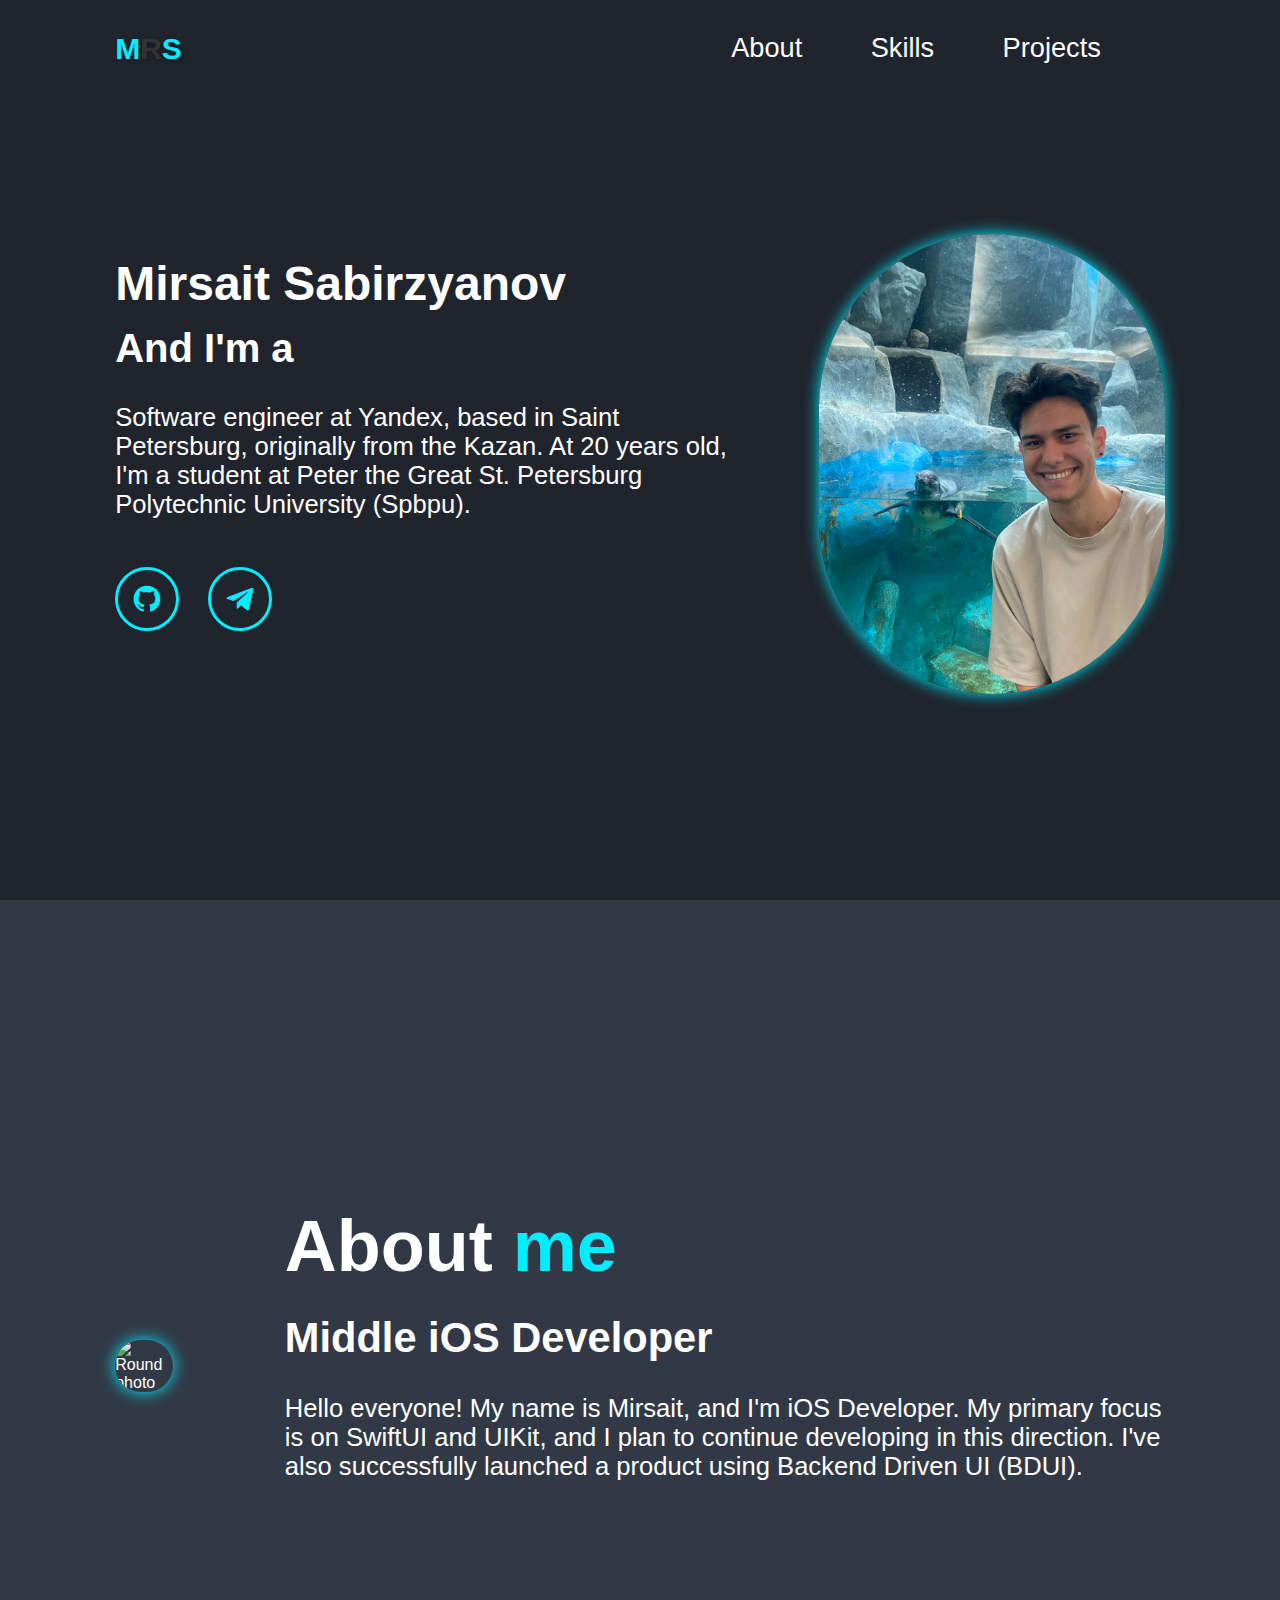
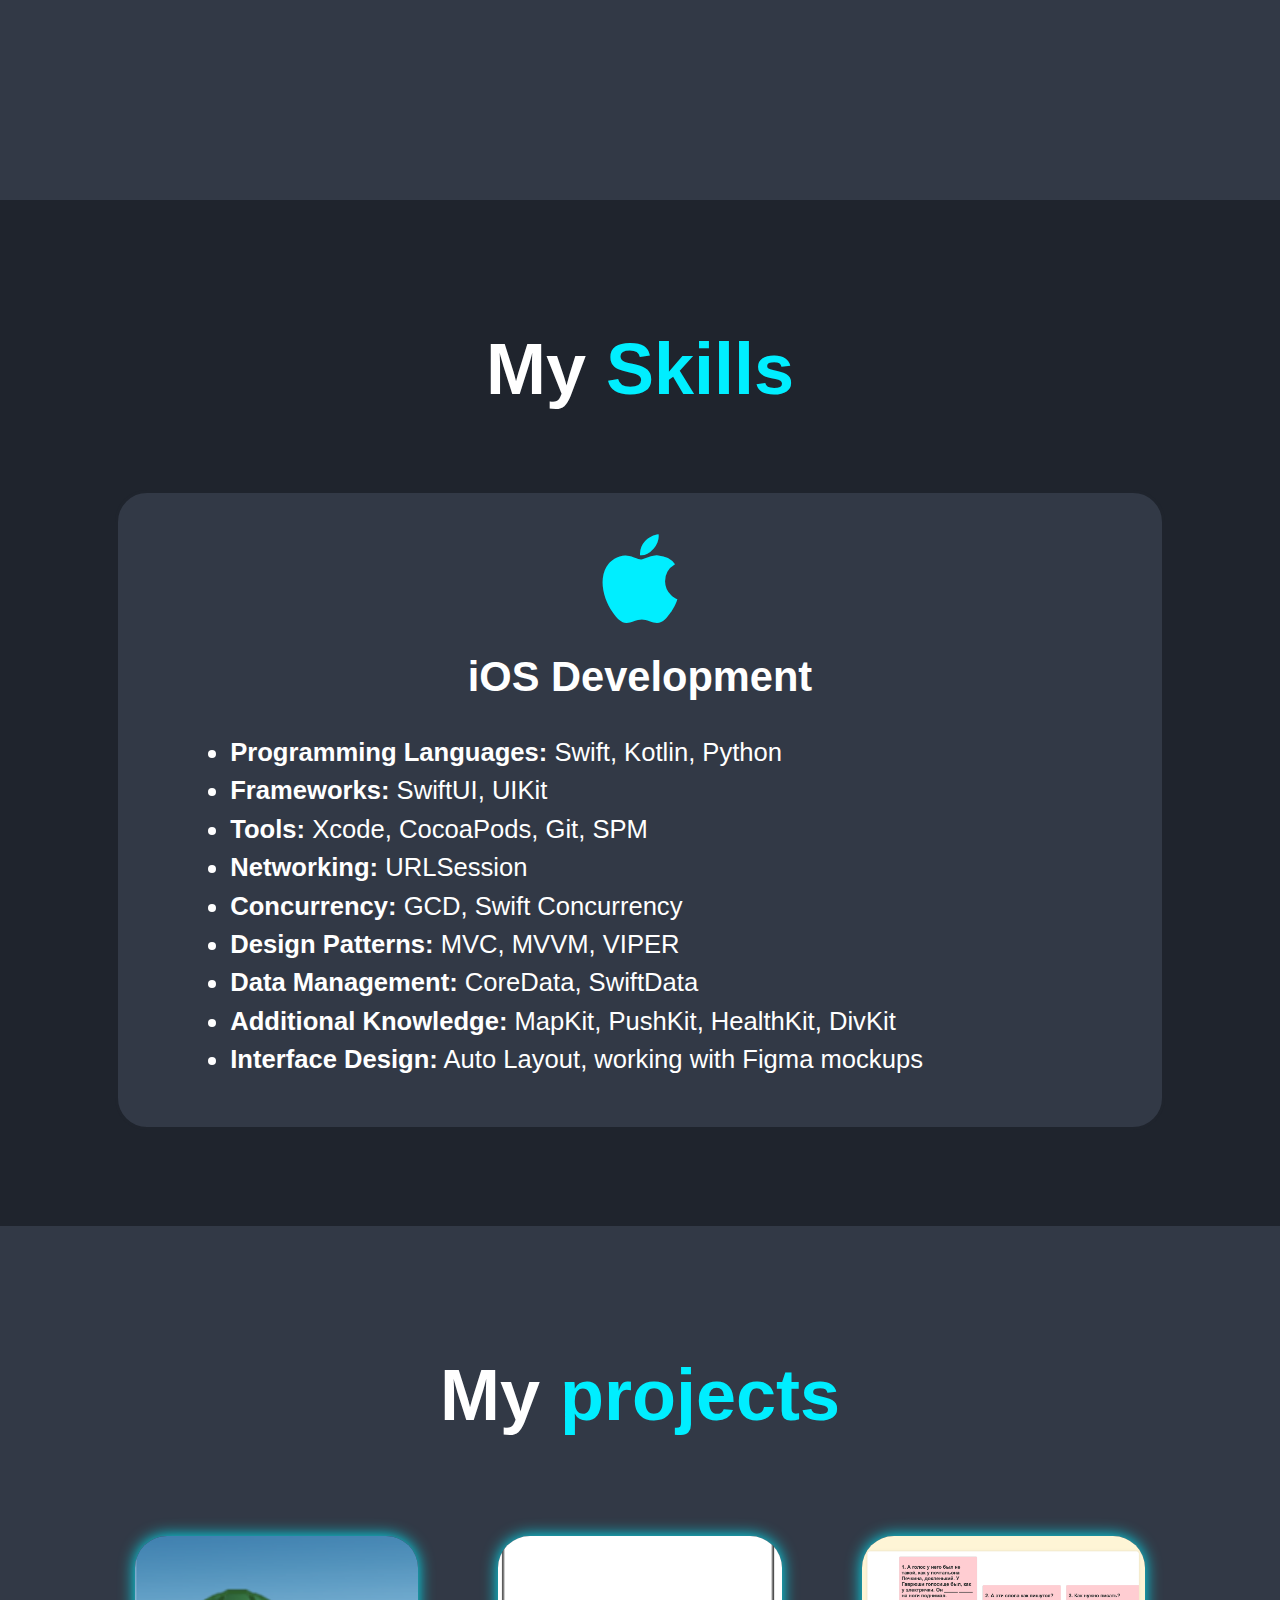
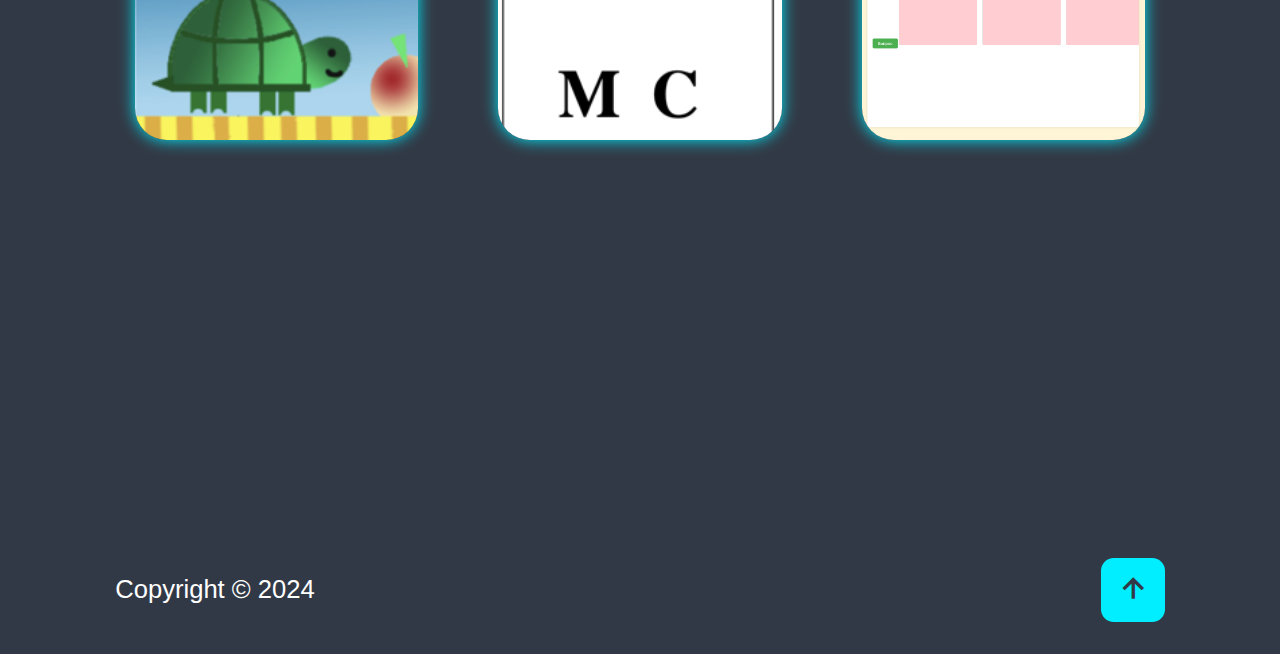
==== index.html @ 597b4fb3 "Add files via upload" ====
<!DOCTYPE html>
<html lang="en">

    <head>
        <meta charset="UTF-8">
        <meta name="viewport" content="width=device-width, initial-scale=1.0">

        <link rel="shortcut icon" href="images/favicon-32x32.png" type="image/x-icon"/>

        <title>Mirsait</title>
        <meta name="description" content="Mirsait"/>

        <!-- box icons -->
        <link rel="stylesheet" href="https://unpkg.com/boxicons@2.1.4/css/boxicons.min.css"/>

        <!-- lang icons -->
        <link rel="stylesheet" href="https://cdn.jsdelivr.net/gh/lipis/flag-icons@6.11.0/css/flag-icons.min.css"/>

        <!-- css -->
        <link rel="stylesheet" href="styles.css">
    </head>

    <body>
        <!-------------- HEADER -------------->

        <header class="header">
            <a href="#home" class="logo"><span>M</span>R<span>S</span></a>

            <i class="bx bx-menu" id="menu-icon"></i>

            <nav class="navbar">
                <a href="#about" class="active">About</a>
                <a href="#services" class="active">Skills</a>
                <a href="#portfolio" class="active">Projects</a>
                <a href="index-ru.html" class="active lang"><span class="fi fi-ru"></span></a>
            </nav>
        </header>

        <!-------------- HOME -------------->

        <section class="home" id="home">
            <div class="home-content">
                <h1>Mirsait Sabirzyanov</h1>
                <h3>And I'm a <span class="multiple-text"></span></h3>
                <p>Software engineer at Yandex, based in Saint Petersburg, originally from the Kazan. At 20 years old, I'm a student at Peter the Great St. Petersburg Polytechnic University (Spbpu).</p>
                <div class="social-media">
                    <a href="https://github.com/Mirsaitoch" target="_blank"><i class='bx bxl-github'></i></a>
                    <a href="https://t.me/mir_sab" target="_blank"><i class='bx bxl-telegram'></i></a>
                </div>
            </div>

            <div class="home-img">
                <img src="images/ava.JPG" alt="Round photo">
            </div>
        </section>

        <!-------------- ABOUT -------------->

        <section class="about" id="about">
            <div class="about-img">
                <img src="images/ava_2.JPG" alt="Round photo">
            </div>

            <div class="about-content">
                <h2 class="heading">About <span>me</span></h2>
                <h3>Middle iOS Developer</h3>
                <p>Hello everyone! My name is Mirsait, and I'm iOS Developer. My primary focus is on SwiftUI and UIKit, and I plan to continue developing in this direction. I've also successfully launched a product using Backend Driven UI (BDUI).</p>
            </div>

        </section>

        <!-------------- SERVICES -------------->

        <section class="services" id="services">
            <h2 class="heading">My <span>Skills</span></h2>

            <div class="services-container">
                <!-- iOS Development -->
                <div class="services-box">
                    <i class="bx bxl-apple"></i>
                    <h3>iOS Development</h3>
                    <ul>
                        <!-- Programming Languages -->
                        <li><strong>Programming Languages:</strong> Swift, Kotlin, Python</li>

                        <!-- Frameworks -->
                        <li><strong>Frameworks:</strong> SwiftUI, UIKit</li>

                        <!-- Tools -->
                        <li><strong>Tools:</strong> Xcode, CocoaPods, Git, SPM</li>

                        <!-- Networking -->
                        <li><strong>Networking:</strong> URLSession</li>

                        <!-- Concurrency -->
                        <li><strong>Concurrency:</strong> GCD, Swift Concurrency</li>

                        <!-- Design Patterns -->
                        <li><strong>Design Patterns:</strong> MVC, MVVM, VIPER</li>

                        <!-- Data Management -->
                        <li><strong>Data Management:</strong> CoreData, SwiftData</li>

                        <!-- Additional Knowledge -->
                        <li><strong>Additional Knowledge:</strong> MapKit, PushKit, HealthKit, DivKit</li>

                        <!-- Interface Design -->
                        <li><strong>Interface Design:</strong> Auto Layout, working with Figma mockups</li>
                    </ul>
                </div>
            </div>
        </section>


        <!-------------- PORTFOLIO -------------->

        <section class="portfolio" id="portfolio">
            <h2 class="heading">My <span>projects</span></h2>

            <div class="portfolio-container">
                <div class="portfolio-box" data-project="project_1">
                    <img src="images/turtle.png" alt="Project Thumbnail">
                    <div class="portfolio-layer">
                        <h4>Рисунок CSS</h4>
                        <a href="projects/picture/project_2.html" target="_blank"><i class='bx bx-link-external'></i></a>
                    </div>
                </div>

                <div class="portfolio-box" data-project="project_1">
                    <img src="images/project-thumbnail1.png" alt="Project Thumbnail">
                    <div class="portfolio-layer">
                        <h4>Flexbox-бренд</h4>
                        <a href="projects/project_1.html" target="_blank"><i class='bx bx-link-external'></i></a>
                    </div>
                </div>

                <div class="portfolio-box" data-project="project_1">
                    <img src="images/quiz.png" alt="Project Thumbnail">
                    <div class="portfolio-layer">
                        <h4>DOM-Тест-Quiz</h4>
                        <a href="projects/quiz/project_3.html" target="_blank"><i class='bx bx-link-external'></i></a>
                    </div>
                </div>

            </div>
        </section>


        <!-------------- FOOTER -------------->

        <footer class="footer">
            <div class="footer-text">
                <p>Copyright &copy; 2024</p>
            </div>

            <div class="footer-icon-top">
                <a href="#home"><i class='bx bx-up-arrow-alt'></i></a>
            </div>
        </footer>

        <!-------------- SCROLL REVEAL -------------->  
        <script src="https://unpkg.com/scrollreveal"></script>

        <!-------------- TYPED JS -------------->  
        <script src="https://cdn.jsdelivr.net/npm/typed.js@2.0.12"></script>

        <!-------------- CUSTOM JS -------------->  
        <script src="script.js"></script>

    </body>
</html>
---- styles.css ----
* {
    padding: 0;
    margin: 0;
    font-family: 'Roboto', sans-serif;
    text-decoration: none;
    border: none;
    outline: none;
    scroll-behavior: smooth;
    box-sizing: border-box;
}

:root {
    --bg-color: #1f242d;
    --second-bg-color: #323946;
    --text-color: #fff;
    --main-color: #0ef;
    --error-color: rgb(201, 9, 9);
}

*::selection {
    background: var(--main-color);
    color: var(--bg-color);
  }

html {
    font-size: 1rem;
    overflow-x: hidden;
}

body {
    background: var(--bg-color);
    color: var(--text-color); 
}

section {
    min-height: 100vh;
    padding: 8rem 9% 6rem;
}

span {
    color: var(--main-color);
}

/*-------------- HEADER --------------*/

.header {
    position: fixed;
    top: 0;
    left: 0;
    width: 100%;
    padding: 2rem 9%;
    background: var(--bg-color);
    display: flex;
    justify-content: space-between;
    z-index: 100;
}

.header.sticky {
    border-bottom: .1rem solid rgba(0, 0, 0, .2);
}

.logo {
    display: inline-block;
    font-size: 30px;
    font-weight: bold;
    color: #333;
    text-shadow: 2px 2px 5px rgba(0,0,0,0.3);
    margin-right: 15px;
}

.logo span {
    color: var(--main-color);
}

.navbar a {
    font-size: 1.7rem;
    color: var(--text-color);
    margin-left: 4rem;
    transition: .3s;
}

.navbar a:hover {
    color: var(--main-color);
}

#menu-icon {
    display: none;
    font-size: 3.6rem;
    color: var(--text-color);
}

/*-------------- HOME --------------*/

.home {
    display: flex;
    justify-content: center;
    align-items: center;
}

.home-img img {
    width: 27vw;
    border-radius: 40rem;
    box-shadow: 0 0 1rem var(--main-color);
    animation: floatImage 4s ease-in-out infinite;
}

@keyframes floatImage {
    0% {
        transform: translateY(0);
    }

    50% {
        transform: translateY(-2.4rem);
    }

    100% {
        transform: translateY(0);
    }
}

.home-content {
    margin-right: 5rem;
    max-width: 55rem;
}

.home-content h3 {
    font-size: 2.5rem;
    font-weight: 700;
    margin-bottom: 2rem;
}

.home-content h1 {
    font-size: 3rem;
    font-weight: 700;
    line-height: 1.3;
    margin-bottom: .7rem;
}

.home-content p {
    font-size: 1.6rem;
}

.social-media a {
    display: inline-flex;
    justify-content: center;
    align-items: center;
    width: 4rem;
    height: 4rem;
    background: transparent;
    border: .2rem solid var(--main-color);
    border-radius: 50%;
    font-size: 2rem;
    color: var(--main-color);
    margin: 3rem 1.5rem 3rem 0;
    transition: .5s ease;
}

.social-media a:hover {
    background: var(--main-color);
    color: var(--second-bg-color);
    box-shadow: 0 0 1rem var(--main-color);
}

.btn {
    display: inline-block;
    padding: 1rem 2.8rem;
    background: var(--main-color);
    border-radius: 4rem;
    box-shadow: 0 0 1rem var(--main-color);
    font-size: 1.6rem;
    color: var(--second-bg-color);
    font-weight: 600;
    transition: .5s ease;
}

.btn:hover {
    box-shadow: none;
}

/*-------------- ABOUT --------------*/

.about {
    display: flex;
    justify-content: center;
    align-items: center;
    gap: 2rem;
    background: var(--second-bg-color);
}

.about-img img {
    width: 25vw;
    border-radius: 30rem;
    box-shadow: 0 0 1rem var(--main-color);
}

.heading {
    text-align: center;
    font-size: 4.5rem;
}
.about-content {
    margin-left: 5rem;
    max-width: 55rem;
}

.about-content h2 {
    text-align: left;
    line-height: 1.2;
    margin-bottom: 1.5rem;
}

.about-content h3 {
    font-size: 2.6rem;
}

.about-content p {
    font-size: 1.6rem;
    margin: 2rem 0 3rem;
}

/*-------------- SERVICES --------------*/

.services-container {
    display: flex;
    justify-content: center;
    flex-wrap: wrap;
    gap: 2rem;
}

.services h2 {
    margin-bottom: 5rem;
    text-align: center;
}

.services-container .services-box {
    flex: 1 1 30rem;
    background: var(--second-bg-color);
    padding: 2rem 2rem 3rem;
    border-radius: 2rem;
    text-align: center;
    border: .2rem solid var(--bg-color);
    transition: .5s ease;
}

.services-container .services-box:hover {
    border-color: var(--main-color);
    transform: scale(1.02);
}

.services-box i {
    font-size: 7rem;
    color: var(--main-color);
}

.services-box h3 {
    font-size: 2.6rem;
    margin-top: 1rem;
    margin-bottom: 2rem;
}

.services-box ul {
    font-size: 1.6rem;
    text-align: left;
}

.services-box ul li {
    line-height: 1.5;
    margin-left: 5rem;
}

/*-------------- PORTFOLIO --------------*/

.portfolio {
    background: var(--second-bg-color);
}

.portfolio h2 {
    margin-bottom: 5rem;
}

.portfolio-container {
    display: grid;
    grid-template-columns: repeat(3, 1fr);
    align-items: center;
    gap: 2.5rem;
}

.portfolio-container .portfolio-box {
    display: flex;
    position: relative;
    border-radius: 2rem;
    box-shadow: 0 0 1rem var(--main-color);
    overflow: hidden;
    height: 16vw;
}

.portfolio-box img {
    width: 100%;
    object-fit: cover;
    transition: .5s ease;
}

.portfolio-box:hover img {
    transform: scale(1.1);
}

.portfolio-box .portfolio-layer {
    display: flex;
    justify-content: center;
    align-items: center;
    flex-direction: column;
    position: absolute;
    bottom: 0;
    left: 0;
    width: 100%;
    height: 100%;
    background: linear-gradient(rgba(0, 0, 0, .3), black);
    text-align: center;
    padding: 0 4rem;
    transform: translateY(100%);
    transition: .5s ease;
}

.portfolio-box:hover .portfolio-layer {
    transform: translateY(0);
}

.portfolio-layer h4 {
    font-size: 2.2rem;
}

.portfolio-layer p {
    font-size: 1.1rem;
    margin: .3rem 0 1rem;
}

.portfolio-layer a {
    display: inline-flex;
    justify-content: center;
    align-items: center;
    width: 3.2rem;
    height: 3.2rem;
    background: var(--text-color);
    border-radius: 50%;
}

.portfolio-layer a i {
    font-size: 2rem;
    color: var(--second-bg-color);
}

/*-------------- CONTACT --------------*/

.contact h2 {
    margin-bottom: 3rem;
}

.contact form {
    max-width: 70rem;
    margin: 1rem auto;
    text-align: center;
    margin-bottom: 3rem;
}

.contact form .input-box {
    display: flex;
    justify-content: space-between;
    flex-wrap: wrap;
}

.contact form .input-box input,
.contact form textarea {
    width: 100%;
    padding: 1.5rem;
    font-size: 1.6rem;
    color: var(--text-color);
    background: var(--second-bg-color);
    border-radius: .8rem;
    margin: .7rem 0;
}

.contact form .input-box input {
    width: 49%;
}

.contact form .input-box input:focus {
    width: 49%;
    border: 2px solid var(--main-color);
    border-radius: .8rem;
}

.contact form .input-box input:focus:invalid {
    width: 49%;
    border: 2px solid var(--error-color);
    border-radius: .8rem;
}

.contact form textarea:focus {
    border: 2px solid var(--main-color);
    border-radius: .8rem;
}

.contact form textarea:focus:invalid {
    border: 2px solid var(--error-color);
    border-radius: .8rem;
}

.contact form textarea {
    resize: none;
}

.contact form .btn {
    margin-top: 2rem;
    cursor: pointer;
}

/*-------------- FOOTER --------------*/

.footer {
    display: flex;
    justify-content: space-between;
    align-items: center;
    flex-wrap: wrap;
    padding: 2rem 9%;
    background: var(--second-bg-color);
}

.footer-text p {
    font-size: 1.6rem;
}

.footer-icon-top a {
    display: inline-flex;
    justify-content: center;
    align-items: center;
    padding: .8rem;
    background: var(--main-color);
    border-radius: .8rem;
    transition: .5s ease;
}

.footer-icon-top a:hover {
    box-shadow: 0 0 1rem var(--main-color);
}

.footer-icon-top a i {
    font-size: 2.4rem;
    color: var(--second-bg-color);
}

/*-------------- BREAKPOINTS --------------*/

@media (max-width: 1200px) {
    html {
        font-size: 55%;
    }

    section {
        min-height: 70vh;
    }

    .portfolio-box h4 {
        font-size: 2.5rem;
        margin-bottom: .5rem;
    }

    .portfolio-box p {
        font-size: 1.8rem;
        margin-bottom: .9rem;
    }
}

@media (max-width: 991px) {
    .header {
        padding: 2rem 9%;
    }

    section {
        min-height: 50vh;
        padding: 10rem 3% 2rem;
    }

    .services {
        padding-bottom: 7rem;
    }

    .portfolio {
        padding-bottom: 7rem;
    }

    .contact {
        min-height: auto;
    }

    .footer {
        padding: 2rem 3%;
    }
}

@media (max-width: 768px) {
    #menu-icon {
        display: block;
    }

    .navbar {
        position: absolute;
        top: 100%;
        left: 0;
        width: 100%;
        padding: 1rem 3%;
        background: var(--bg-color);
        border-top: .1rem solid rgba(0, 0, 0, .2);
        box-shadow: 0 .5rem 1rem rgba(0, 0, 0, .2);
        display: none;
    }

    .navbar.active {
        display: block;
    }

    .navbar a {
        display: block;
        font-size: 2rem;
        margin: 3rem 0;
    }

    .home {
        flex-direction: column;
    }

    .home-content h3 {
        font-size: 2.6rem;
    }

    .home-content h1 {
        font-size: 5rem;
    }

    .home-img img {
        width: 55vw;
        margin-top: 6rem;
        margin-bottom: 4rem;
        animation: none;
    }

    .about {
        flex-direction: column-reverse;
    }

    .about img {
        width: 55vw;
        margin-top: 3rem;
        margin-bottom: 4rem;
    }

    .services h2 {
        margin-bottom: 3rem;
    }

    .services-container {
        margin-bottom: 4rem;
    }

    .portfolio h2 {
        margin-bottom: 3rem;
    }

    .portfolio-container {
        grid-template-columns: repeat(2, 1fr);
        margin-bottom: 4rem;
    }

    .portfolio-box h4 {
        font-size: 2.2rem;
        margin-bottom: .5rem;
    }

    .portfolio-box p {
        font-size: 1.5rem;
        margin-bottom: .9rem;
    }

    .contact {
        margin-bottom: 4rem;
    }
}

@media (max-width: 617px) {
    .portfolio h2 {
        margin-bottom: 4rem;
    }

    .portfolio-container {
        grid-template-columns: 1fr;
    }

    .portfolio-box {
        min-height: 40vw;
    }

    .portfolio-box h4 {
        font-size: 3rem;
        margin-bottom: 1rem;
    }

    .portfolio-box p {
        font-size: 1.7rem;
        margin-bottom: 2rem;
    }
}

@media (max-width: 450px) {
    html {
        font-size: 50%;
    }

    .contact form .input-box input {
        width: 100%;
    }
}

@media (max-width: 450px) {
    .home-img img {
        width: 90vw;
    }

    .about img {
        width: 90vw;
    }

    .footer {
        flex-direction: column-reverse;
    }

    .footer p {
        text-align: center;
        margin-top: 2rem;
    }
}

/* Общие стили */
body {
    font-family: Arial, sans-serif;
    margin: 0;
    padding: 0;
}

/* Portfolio Box Styles */
.portfolio-box {
    position: relative;
    overflow: hidden;
    border-radius: 10px;
    box-shadow: 0 4px 8px rgba(0,0,0,0.1);
    transition: transform 0.3s ease, box-shadow 0.3s ease;
    cursor: pointer;
    margin: 20px;
}

.portfolio-box:hover {
    transform: translateY(-10px);
    box-shadow: 0 8px 16px rgba(0,0,0,0.2);
}

.portfolio-box img {
    width: 100%;
    height: auto;
    display: block;
    transition: transform 0.3s ease;
}

.portfolio-box:hover img {
    transform: scale(1.1);
}

.portfolio-layer {
    position: absolute;
    bottom: 0;
    left: 0;
    right: 0;
    background: rgba(0, 0, 0, 0.7);
    padding: 20px;
    text-align: center;
    color: #fff;
    opacity: 0;
    transition: opacity 0.3s ease;
}

.portfolio-box:hover .portfolio-layer {
    opacity: 1;
}

.portfolio-layer h4 {
    margin: 0;
    font-size: 18px;
}

.portfolio-layer p {
    margin: 10px 0;
    font-size: 14px;
}

.portfolio-layer a {
    color: #fff;
    font-size: 16px;
    margin-top: 10px;
    display: inline-block;
    transition: color 0.3s ease;
}

.portfolio-layer a:hover {
    color: #ff4081;
}

/* Modal Styles */
.modal {
    display: none;
    position: fixed;
    z-index: 1;
    left: 0;
    top: 0;
    width: 100%;
    height: 100%;
    overflow: auto;
    background-color: rgba(0,0,0,0.5);
}

.modal-content {
    background-color: #fefefe;
    margin: 10% auto;
    padding: 20px;
    border-radius: 10px;
    width: 80%;
    max-width: 800px;
}

.close {
    color: #aaa;
    float: right;
    font-size: 28px;
    font-weight: bold;
}

.close:hover,
.close:focus {
    color: black;
    text-decoration: none;
    cursor: pointer;
}


/* Modal Styles */
.modal {
    display: none;
    position: fixed;
    z-index: 1;
    left: 0;
    top: 0;
    width: 100%;
    height: 100%;
    overflow: auto;
    background-color: rgba(0,0,0,0.8);
}

.modal-content {
    background-color: #fefefe;
    margin: 5% auto;
    padding: 0;
    border-radius: 10px;
    width: 90%;
    max-width: 800px;
    overflow: hidden;
}

.close {
    color: #aaa;
    float: right;
    font-size: 28px;
    font-weight: bold;
    margin: 10px;
}

.close:hover,
.close:focus {
    color: black;
    text-decoration: none;
    cursor: pointer;
}

iframe {
    width: 100%;
    height: 600px;
    border: none;
}
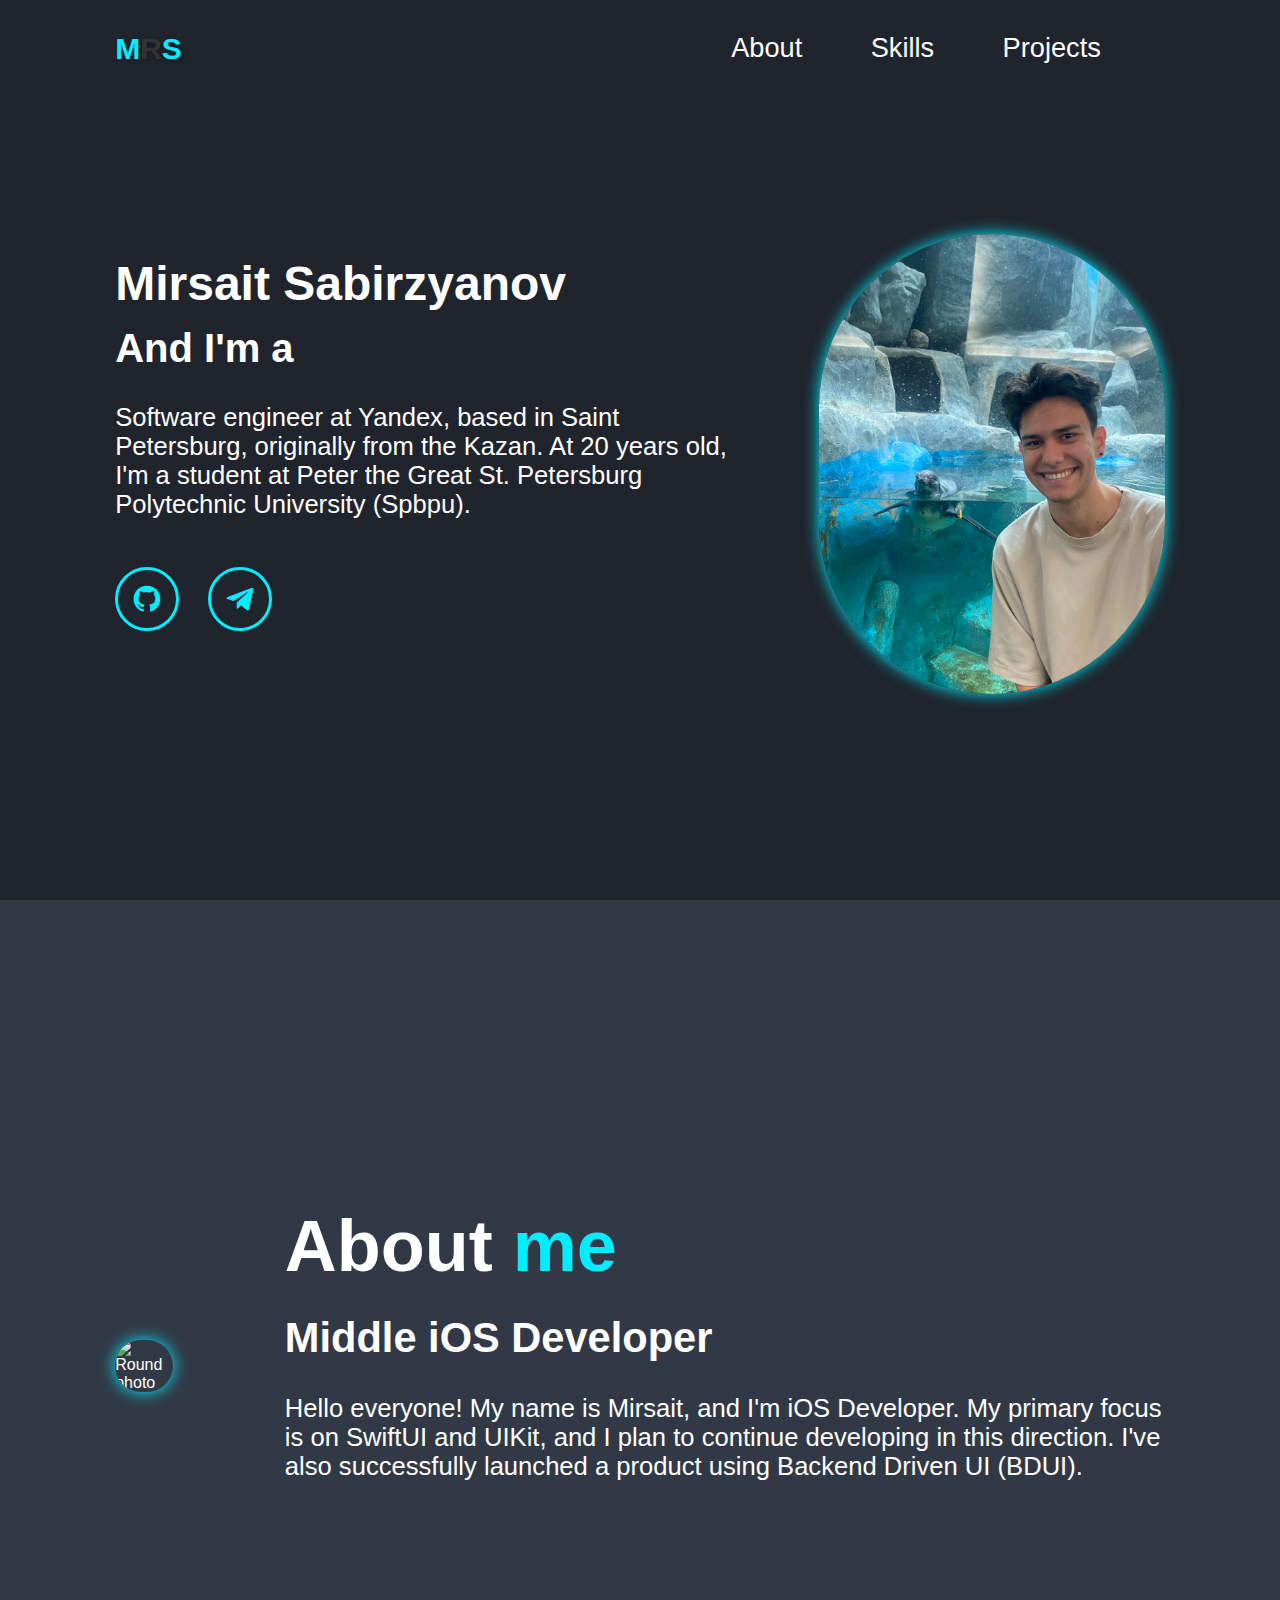
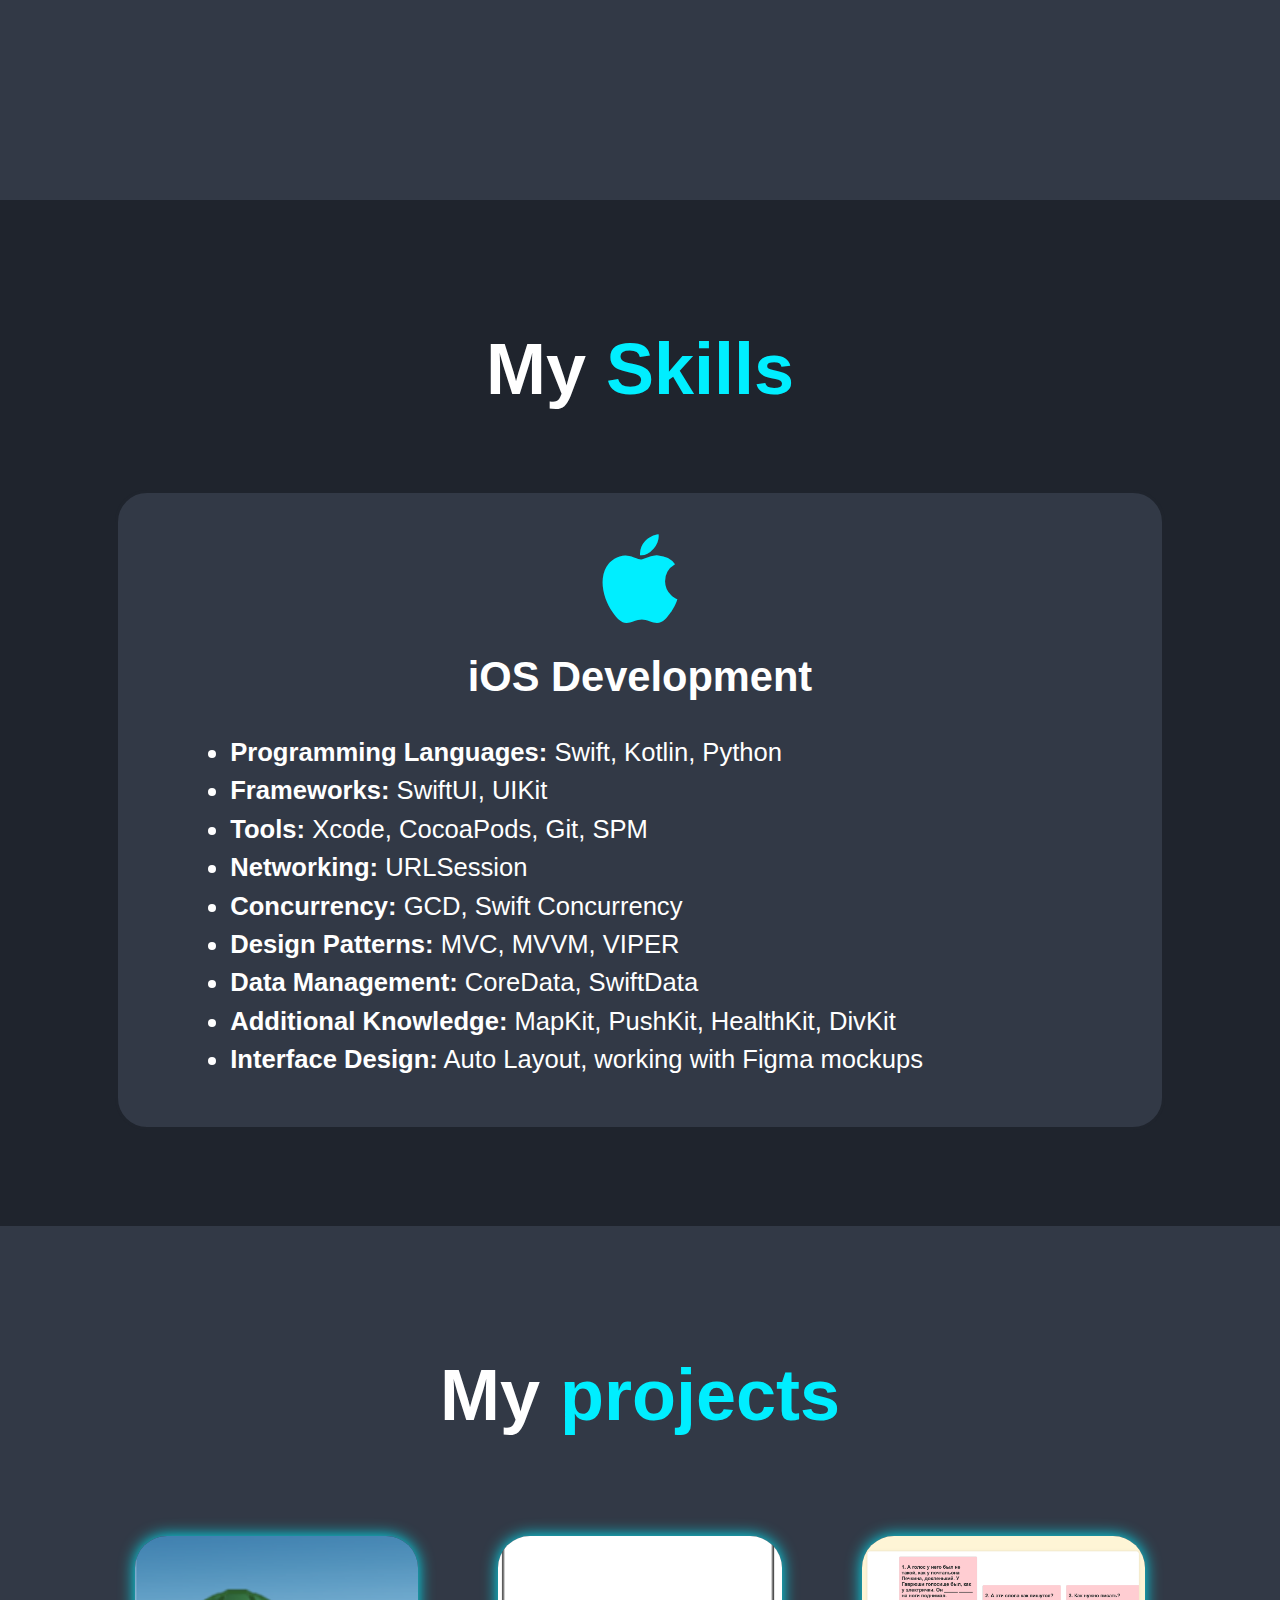
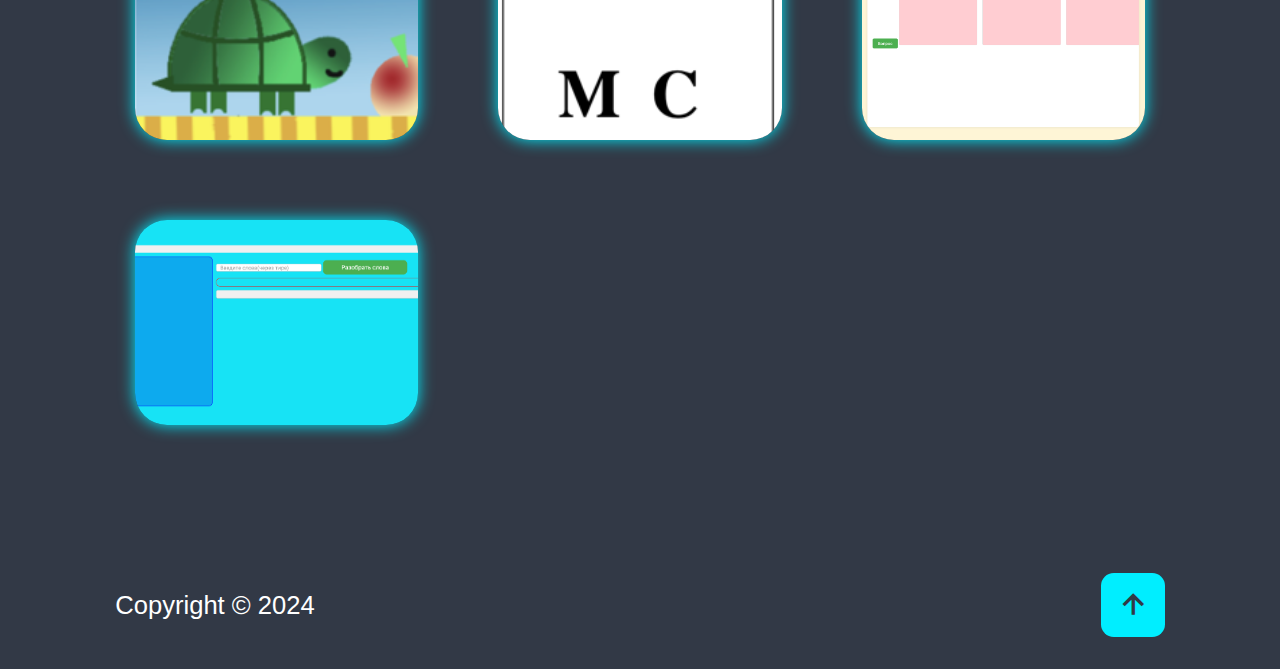
==== commit f399ec7c: "added a university assignment words" ====
--- a/index.html
+++ b/index.html
@@ -142,6 +142,14 @@
                     </div>
                 </div>
 
+                <div class="portfolio-box" data-project="project_1">
+                    <img src="images/words.png" alt="Project Thumbnail">
+                    <div class="portfolio-layer">
+                        <h4>Words</h4>
+                        <a href="projects/words/words.html" target="_blank"><i class='bx bx-link-external'></i></a>
+                    </div>
+                </div>
+
             </div>
         </section>
 
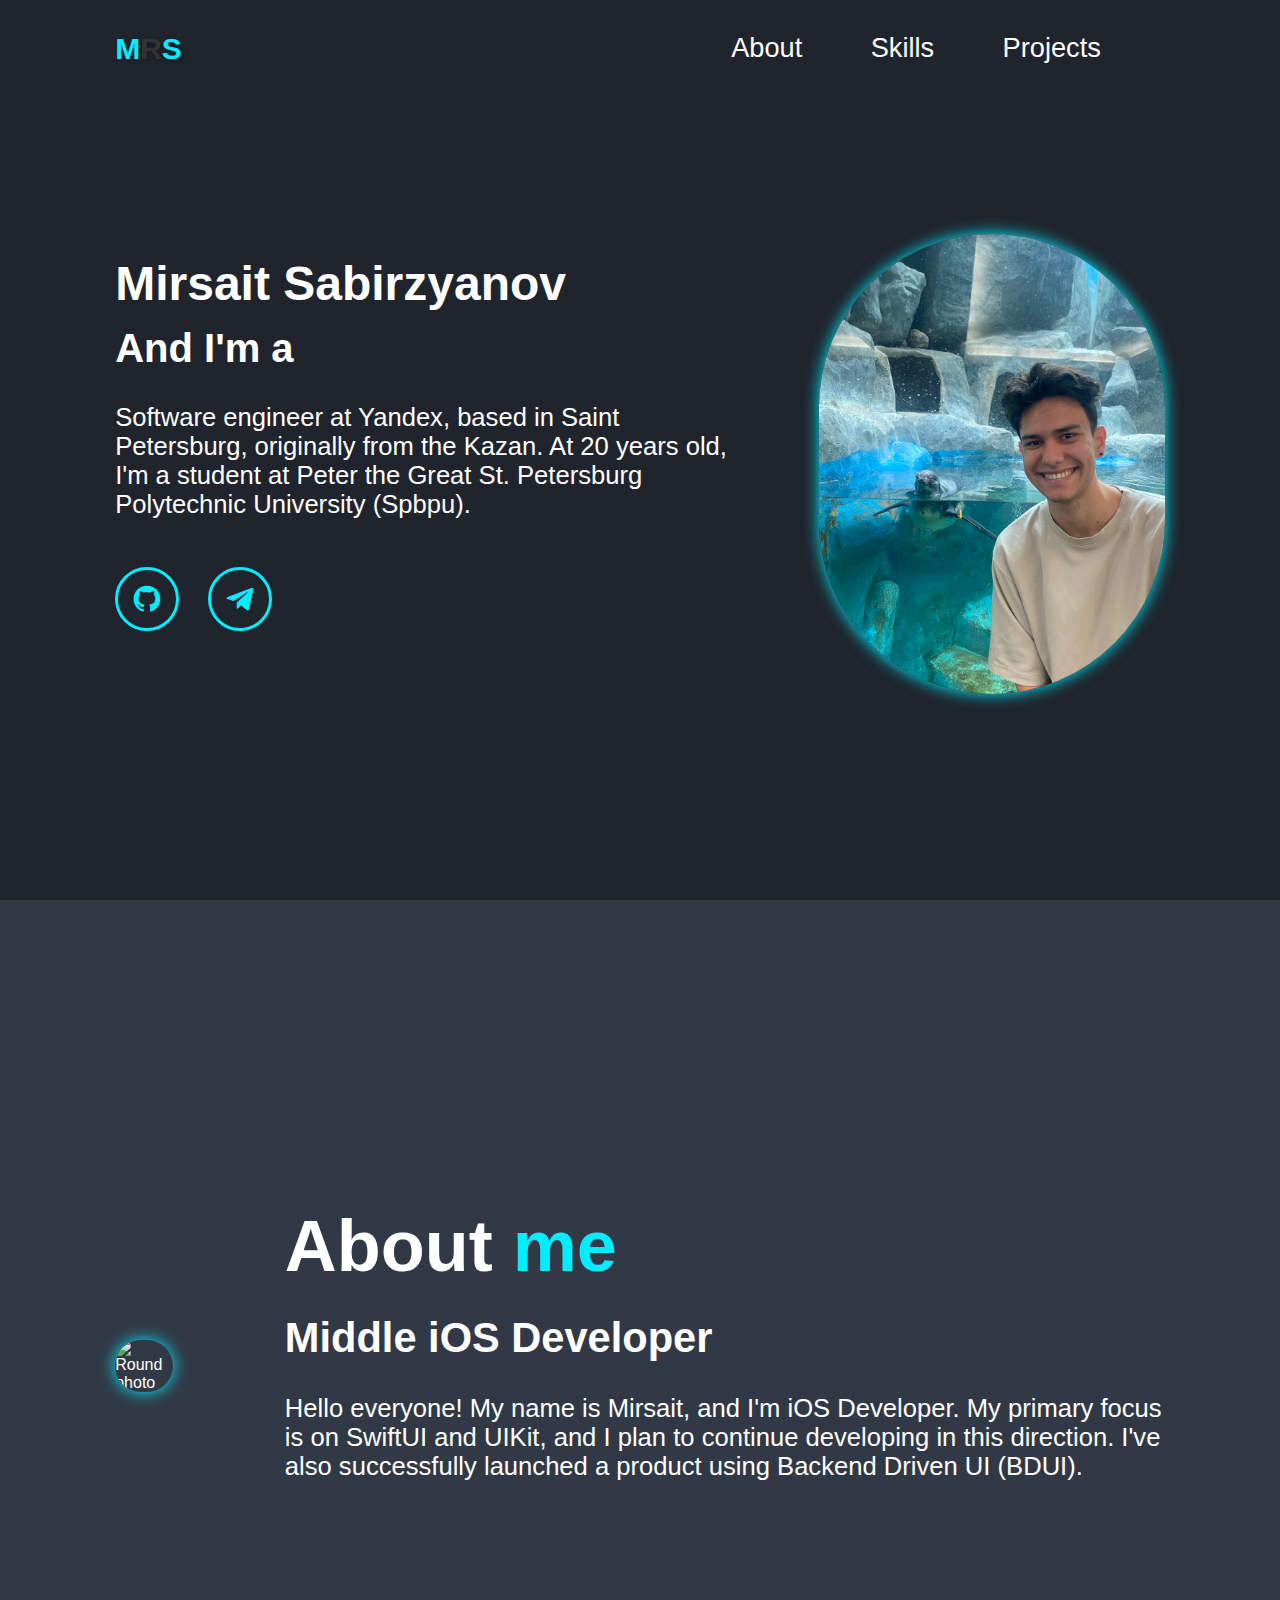
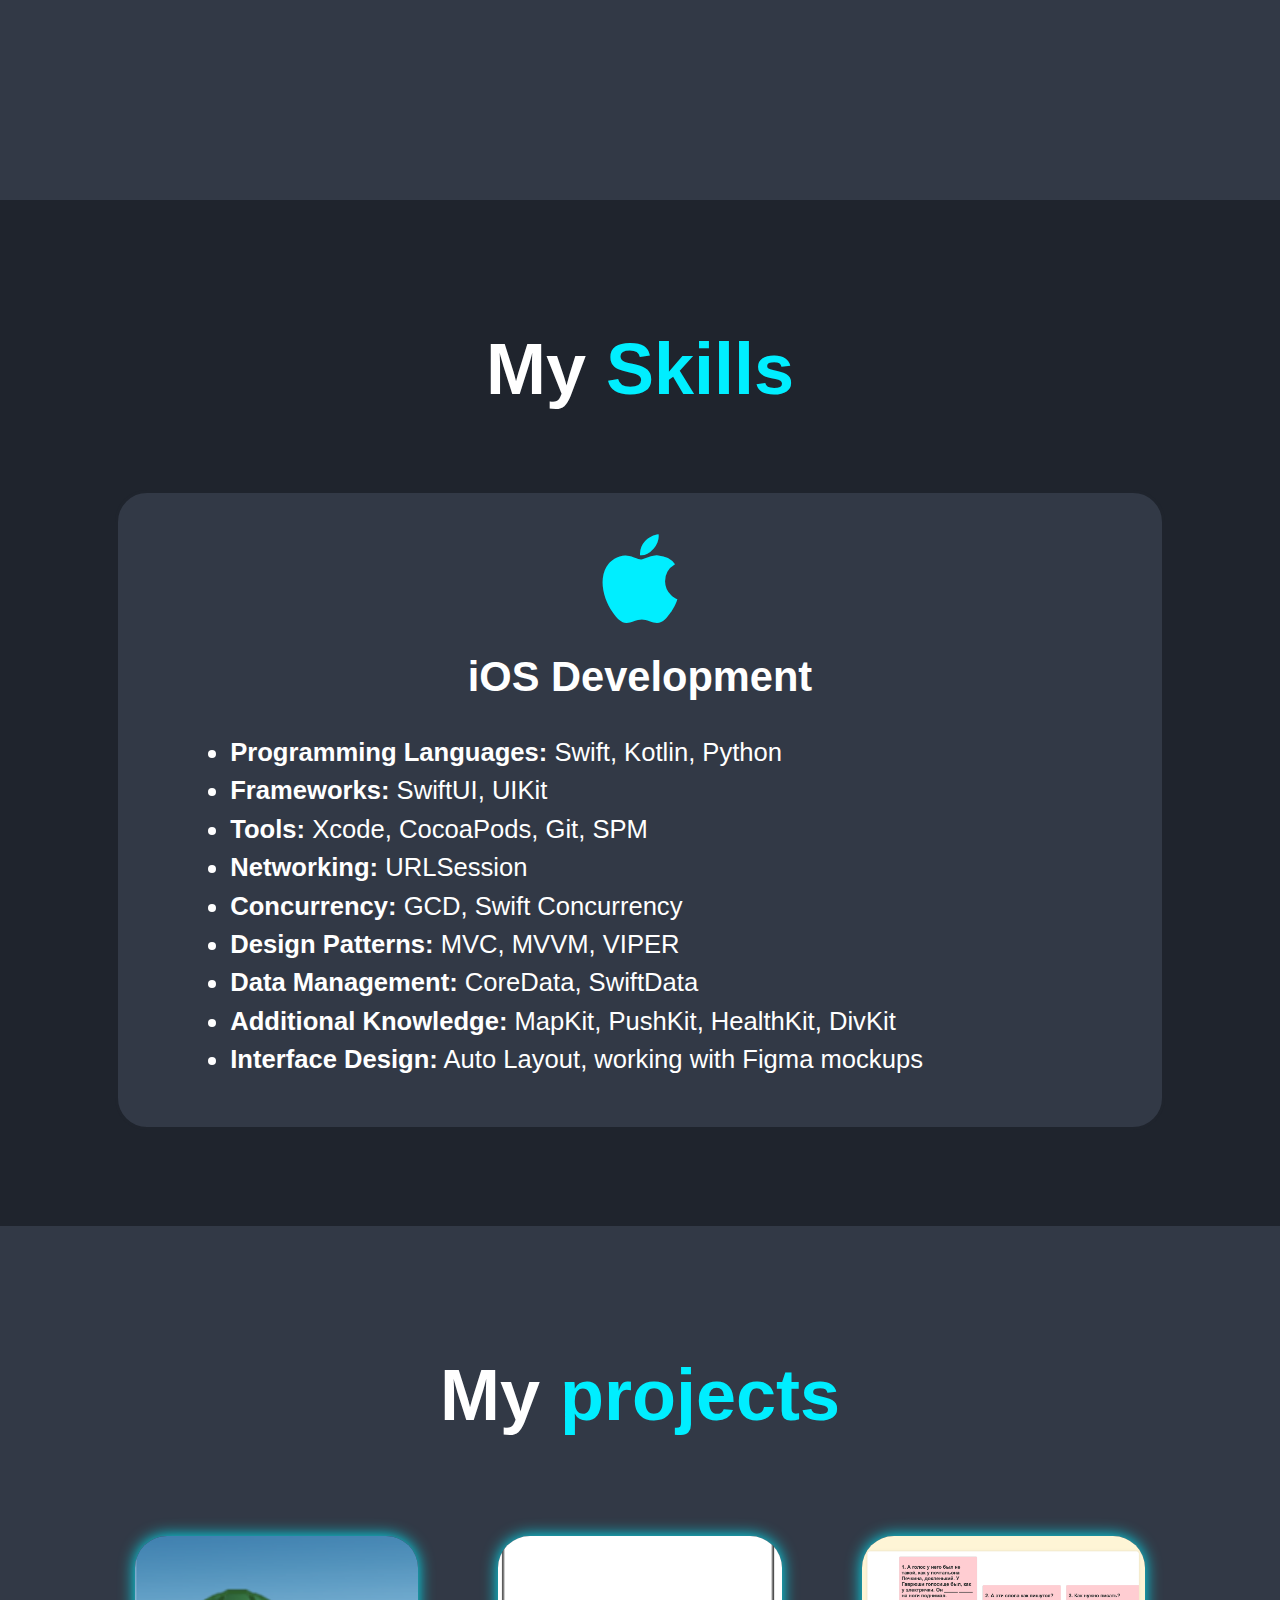
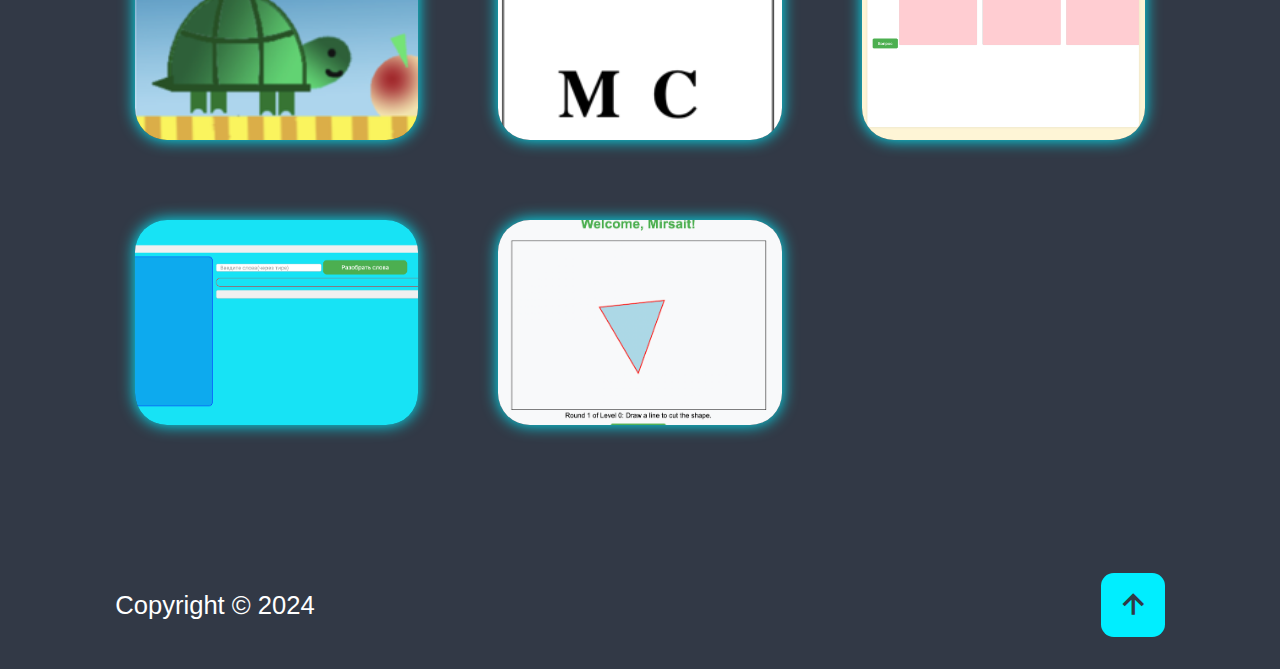
==== commit 7f3a4657: "added Shape Cutter game" ====
--- a/index.html
+++ b/index.html
@@ -150,6 +150,13 @@
                     </div>
                 </div>
 
+                <div class="portfolio-box" data-project="project_1">
+                    <img src="images/cutter.png" alt="Project Thumbnail">
+                    <div class="portfolio-layer">
+                        <h4>Shape Cutter</h4>
+                        <a href="projects/cut_figure/cut.html" target="_blank"><i class='bx bx-link-external'></i></a>
+                    </div>
+                </div>
             </div>
         </section>
 
